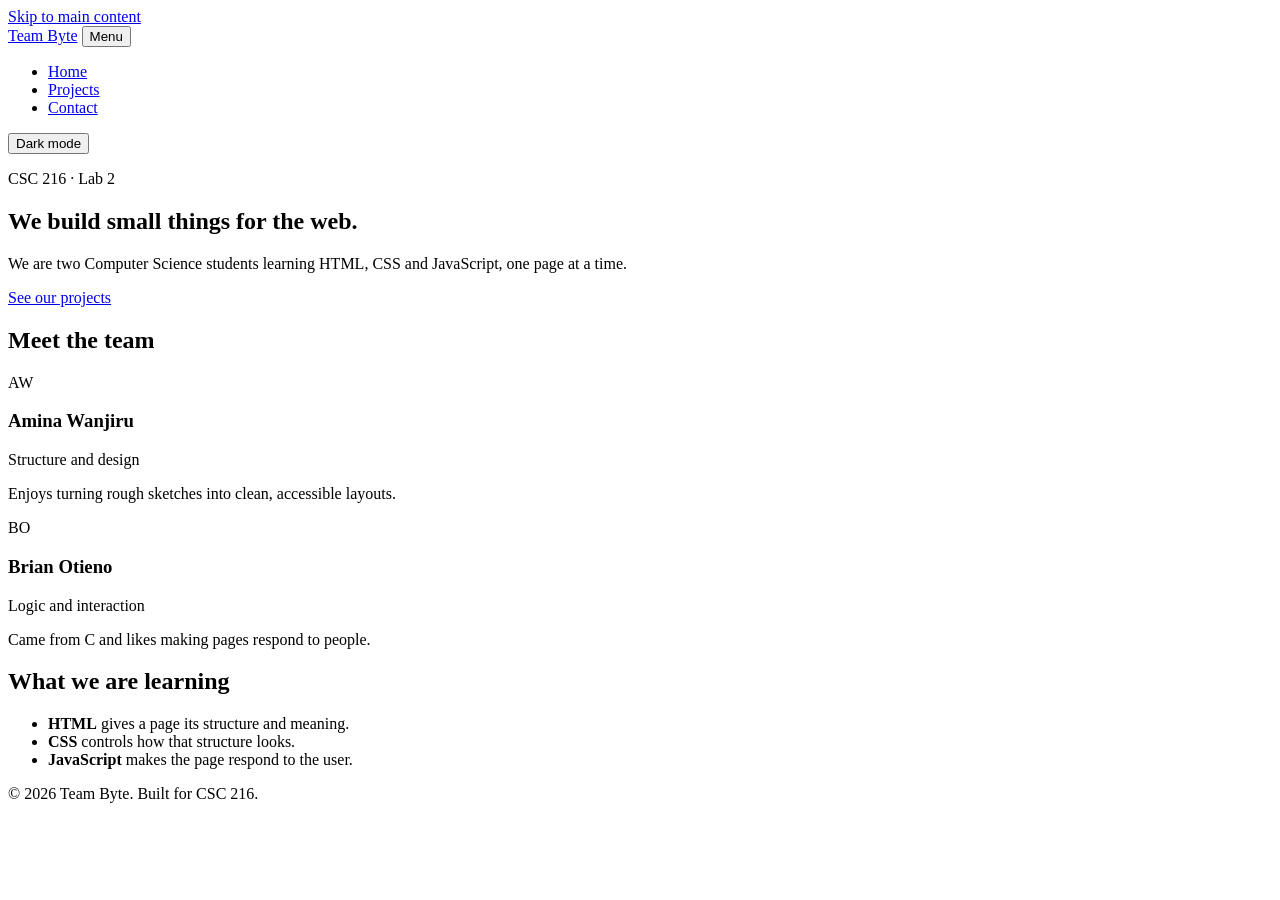
==== contact.html @ d6170d6a "Added the proper folder structure" ====
<!doctype html>
<html lang="en">
  <head>
    <meta charset="UTF-8" />
    <meta name="viewport" content="width=device-width, initial-scale=1.0" />
    <meta
      name="description"
      content="Team Byte: a CSC 216 web development pair."
    />
    <title>Home | Team Byte</title>
    <link rel="stylesheet" href="css/styles.css" />
    <script src="js/script.js" defer></script>
  </head>
  <body>
    <a class="skip-link" href="#main">Skip to main content</a>

    <header class="site-header">
      <div class="container header-inner">
        <a class="logo" href="index.html">Team Byte</a>
        <button
          class="nav-toggle"
          type="button"
          aria-expanded="false"
          aria-controls="site-nav"
        >
          Menu
        </button>
        <nav id="site-nav" class="site-nav" aria-label="Main">
          <ul>
            <li><a href="index.html" aria-current="page">Home</a></li>
            <li><a href="projects.html">Projects</a></li>
            <li><a href="contact.html">Contact</a></li>
          </ul>
        </nav>
        <button class="theme-toggle" type="button" aria-pressed="false">
          Dark mode
        </button>
      </div>
    </header>

    <main id="main">
      <section class="hero">
        <div class="container">
          <p class="eyebrow">CSC 216 · Lab 2</p>
          <h1>We build small things for the web.</h1>
          <p class="lead">
            We are two Computer Science students learning HTML, CSS and
            JavaScript, one page at a time.
          </p>
          <a class="button" href="projects.html">See our projects</a>
        </div>
      </section>

      <section class="container section" aria-labelledby="team-heading">
        <h2 id="team-heading">Meet the team</h2>
        <div class="team-grid">
          <article class="card">
            <div class="avatar" aria-hidden="true">AW</div>
            <h3>Amina Wanjiru</h3>
            <p class="role">Structure and design</p>
            <p>Enjoys turning rough sketches into clean, accessible layouts.</p>
          </article>
          <article class="card">
            <div class="avatar" aria-hidden="true">BO</div>
            <h3>Brian Otieno</h3>
            <p class="role">Logic and interaction</p>
            <p>Came from C and likes making pages respond to people.</p>
          </article>
        </div>
      </section>

      <section class="container section" aria-labelledby="learning-heading">
        <h2 id="learning-heading">What we are learning</h2>
        <ul class="skill-list">
          <li><strong>HTML</strong> gives a page its structure and meaning.</li>
          <li><strong>CSS</strong> controls how that structure looks.</li>
          <li>
            <strong>JavaScript</strong> makes the page respond to the user.
          </li>
        </ul>
      </section>
    </main>

    <footer class="site-footer">
      <div class="container">
        <p>© <span id="year">2026</span> Team Byte. Built for CSC 216.</p>
      </div>
    </footer>
  </body>
</html>
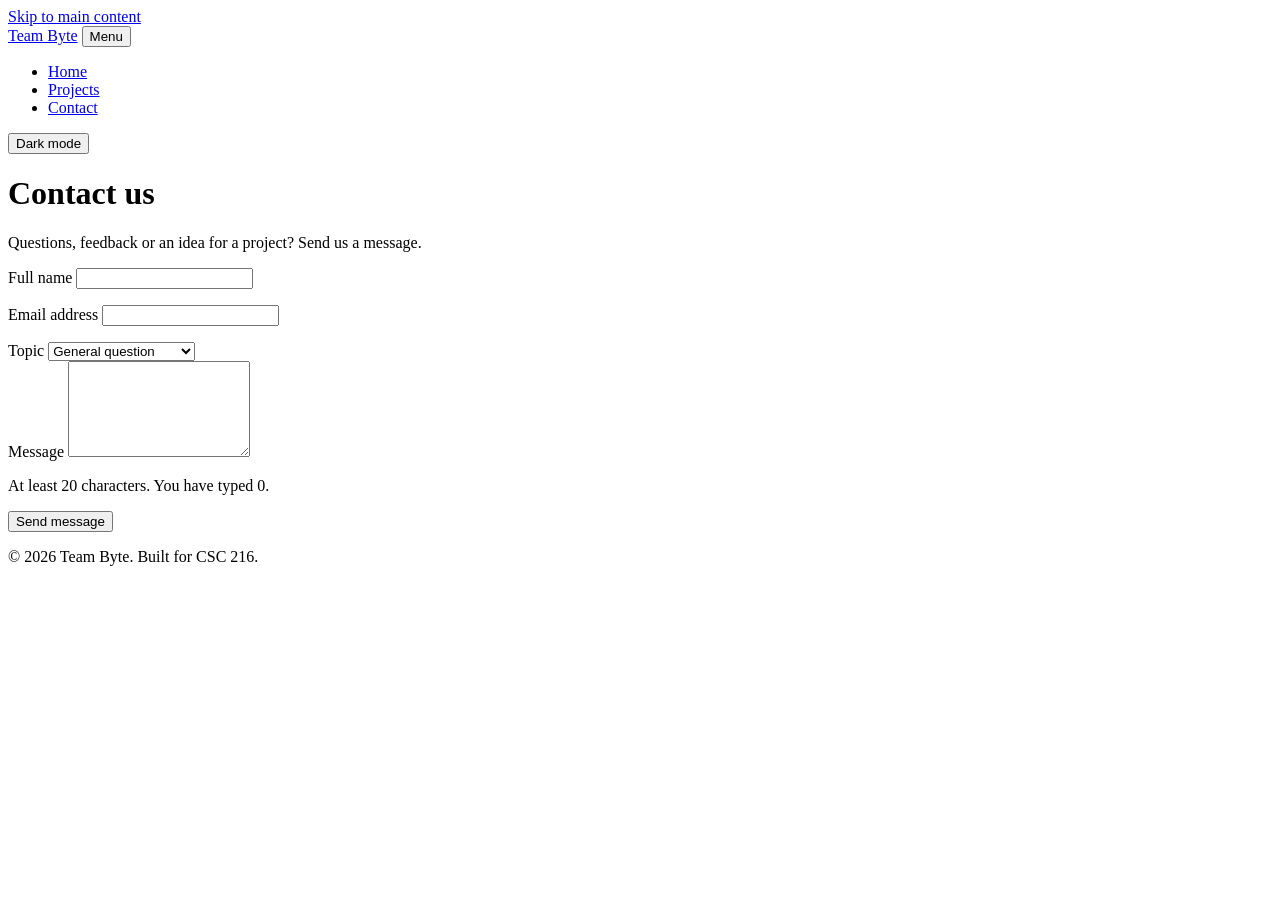
==== commit c8a1f704: "add projects and contact pages" ====
--- a/contact.html
+++ b/contact.html
@@ -3,11 +3,8 @@
   <head>
     <meta charset="UTF-8" />
     <meta name="viewport" content="width=device-width, initial-scale=1.0" />
-    <meta
-      name="description"
-      content="Team Byte: a CSC 216 web development pair."
-    />
-    <title>Home | Team Byte</title>
+    <meta name="description" content="Send a message to Team Byte." />
+    <title>Contact | Team Byte</title>
     <link rel="stylesheet" href="css/styles.css" />
     <script src="js/script.js" defer></script>
   </head>
@@ -27,9 +24,9 @@
         </button>
         <nav id="site-nav" class="site-nav" aria-label="Main">
           <ul>
-            <li><a href="index.html" aria-current="page">Home</a></li>
+            <li><a href="index.html">Home</a></li>
             <li><a href="projects.html">Projects</a></li>
-            <li><a href="contact.html">Contact</a></li>
+            <li><a href="contact.html" aria-current="page">Contact</a></li>
           </ul>
         </nav>
         <button class="theme-toggle" type="button" aria-pressed="false">
@@ -38,47 +35,70 @@
       </div>
     </header>
 
-    <main id="main">
-      <section class="hero">
-        <div class="container">
-          <p class="eyebrow">CSC 216 · Lab 2</p>
-          <h1>We build small things for the web.</h1>
-          <p class="lead">
-            We are two Computer Science students learning HTML, CSS and
-            JavaScript, one page at a time.
+    <main id="main" class="container">
+      <header class="page-header">
+        <h1>Contact us</h1>
+        <p class="lead">
+          Questions, feedback or an idea for a project? Send us a message.
+        </p>
+      </header>
+
+      <form id="contact-form" class="contact-form" novalidate>
+        <div class="field">
+          <label for="name">Full name</label>
+          <input
+            type="text"
+            id="name"
+            name="name"
+            autocomplete="name"
+            required
+            aria-describedby="name-error"
+          />
+          <p class="error" id="name-error"></p>
+        </div>
+
+        <div class="field">
+          <label for="email">Email address</label>
+          <input
+            type="email"
+            id="email"
+            name="email"
+            autocomplete="email"
+            required
+            aria-describedby="email-error"
+          />
+          <p class="error" id="email-error"></p>
+        </div>
+
+        <div class="field">
+          <label for="topic">Topic</label>
+          <select id="topic" name="topic">
+            <option value="general">General question</option>
+            <option value="collaboration">Collaboration</option>
+            <option value="feedback">Feedback on our site</option>
+          </select>
+        </div>
+
+        <div class="field">
+          <label for="message">Message</label>
+          <textarea
+            id="message"
+            name="message"
+            rows="6"
+            required
+            minlength="20"
+            aria-describedby="message-hint message-error"
+          ></textarea>
+          <p class="hint" id="message-hint">
+            At least 20 characters. You have typed
+            <span id="char-count">0</span>.
           </p>
-          <a class="button" href="projects.html">See our projects</a>
+          <p class="error" id="message-error"></p>
         </div>
-      </section>
 
-      <section class="container section" aria-labelledby="team-heading">
-        <h2 id="team-heading">Meet the team</h2>
-        <div class="team-grid">
-          <article class="card">
-            <div class="avatar" aria-hidden="true">AW</div>
-            <h3>Amina Wanjiru</h3>
-            <p class="role">Structure and design</p>
-            <p>Enjoys turning rough sketches into clean, accessible layouts.</p>
-          </article>
-          <article class="card">
-            <div class="avatar" aria-hidden="true">BO</div>
-            <h3>Brian Otieno</h3>
-            <p class="role">Logic and interaction</p>
-            <p>Came from C and likes making pages respond to people.</p>
-          </article>
-        </div>
-      </section>
-
-      <section class="container section" aria-labelledby="learning-heading">
-        <h2 id="learning-heading">What we are learning</h2>
-        <ul class="skill-list">
-          <li><strong>HTML</strong> gives a page its structure and meaning.</li>
-          <li><strong>CSS</strong> controls how that structure looks.</li>
-          <li>
-            <strong>JavaScript</strong> makes the page respond to the user.
-          </li>
-        </ul>
-      </section>
+        <button class="button" type="submit">Send message</button>
+        <p id="form-status" class="form-status" role="status"></p>
+      </form>
     </main>
 
     <footer class="site-footer">
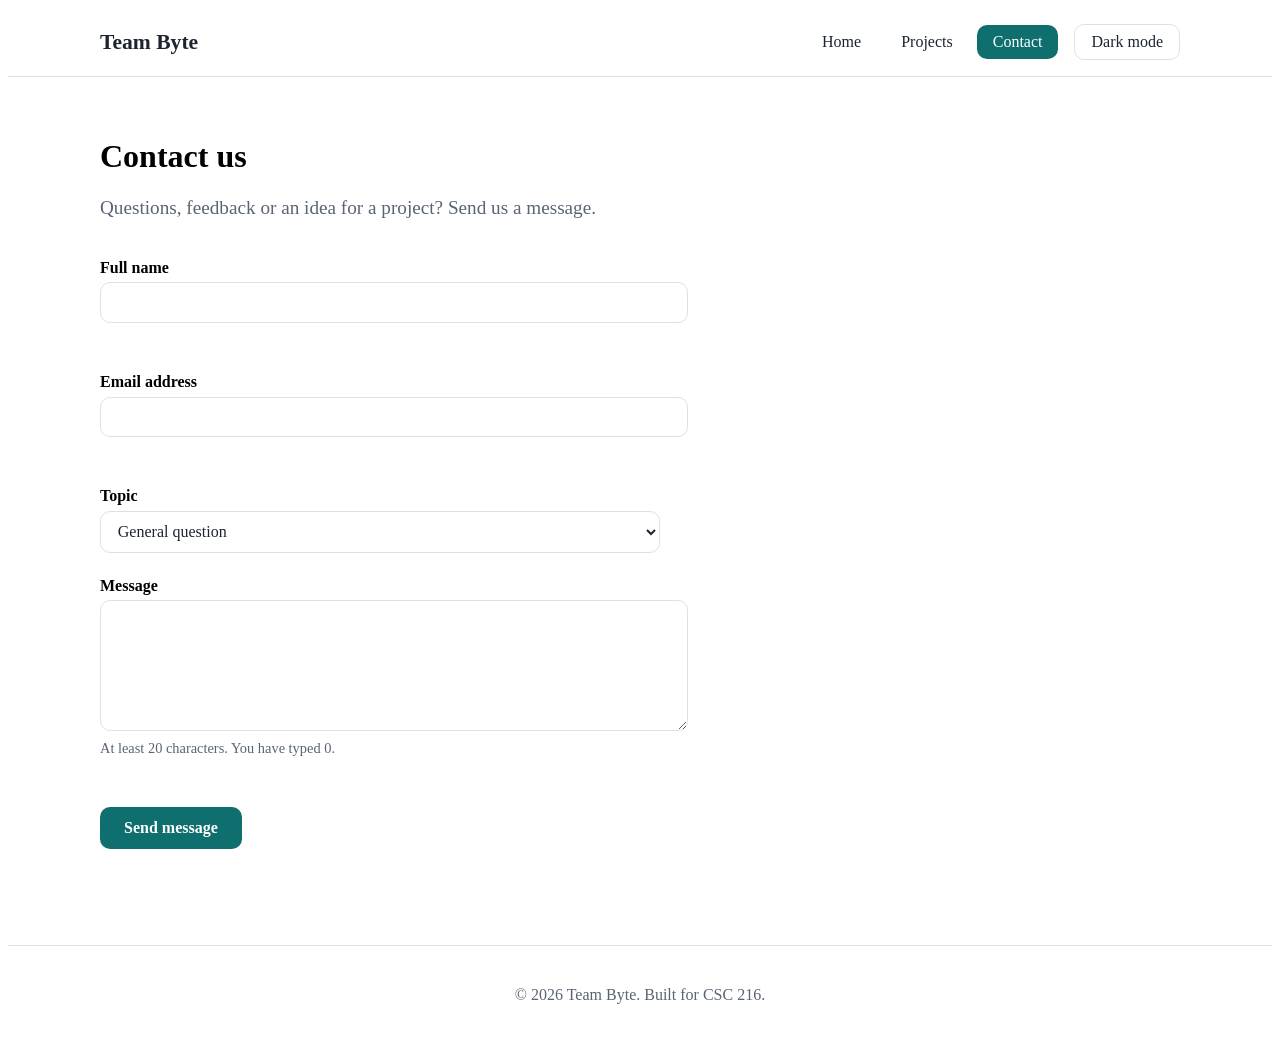
==== commit 8d0f3086: "style the site with a shared stylesheet" ====
--- a/contact.html
+++ b/contact.html
@@ -5,7 +5,7 @@
     <meta name="viewport" content="width=device-width, initial-scale=1.0" />
     <meta name="description" content="Send a message to Team Byte." />
     <title>Contact | Team Byte</title>
-    <link rel="stylesheet" href="css/styles.css" />
+    <link rel="stylesheet" href="css/style.css" />
     <script src="js/script.js" defer></script>
   </head>
   <body>
--- a/css/style.css
+++ b/css/style.css
@@ -0,0 +1,469 @@
+/* =====================================================
+   Team website stylesheet (CSC 216, Lab 2)
+   One file styles every page on the site.
+   ===================================================== */
+
+/* ---------- 1. Design tokens ---------- */
+:root {
+  --color-bg: #f6f7f4;
+  --color-surface: #ffffff;
+  --color-text: #1c2430;
+  --color-muted: #5a6474;
+  --color-primary: #0f6e6e;
+  --color-primary-dark: #0a5050;
+  --color-on-primary: #ffffff;
+  --color-border: #dde1e6;
+  --color-error: #b3261e;
+  --color-success: #1e7b3a;
+
+  --font-body: system-ui, -apple-system, "Segoe UI", Roboto, Arial, sans-serif;
+  --font-heading: Georgia, "Times New Roman", serif;
+
+  --space-1: 0.5rem;
+  --space-2: 1rem;
+  --space-3: 1.5rem;
+  --space-4: 2.5rem;
+  --space-5: 4rem;
+
+  --radius: 10px;
+  --max-width: 1080px;
+}
+
+body.dark {
+  --color-bg: #11161d;
+  --color-surface: #1a212b;
+  --color-text: #e7ebf0;
+  --color-muted: #a2abb9;
+  --color-primary: #4fc1c1;
+  --color-primary-dark: #83d8d8;
+  --color-on-primary: #0b1f1f;
+  --color-border: #2b3340;
+  --color-error: #ff8a80;
+  --color-success: #7ddc97;
+  color-scheme: dark;
+}
+
+/* =====================================================
+   Team website stylesheet (CSC 216, Lab 2)
+   One file styles every page on the site.
+   ===================================================== */
+
+/* ---------- 1. Design tokens ---------- */
+:root {
+  --color-bg: #f6f7f4;
+  --color-surface: #ffffff;
+  --color-text: #1c2430;
+  --color-muted: #5a6474;
+  --color-primary: #0f6e6e;
+  --color-primary-dark: #0a5050;
+  --color-on-primary: #ffffff;
+  --color-border: #dde1e6;
+  --color-error: #b3261e;
+  --color-success: #1e7b3a;
+
+  --font-body: system-ui, -apple-system, "Segoe UI", Roboto, Arial, sans-serif;
+  --font-heading: Georgia, "Times New Roman", serif;
+
+  --space-1: 0.5rem;
+  --space-2: 1rem;
+  --space-3: 1.5rem;
+  --space-4: 2.5rem;
+  --space-5: 4rem;
+
+  --radius: 10px;
+  --max-width: 1080px;
+}
+
+body.dark {
+  --color-bg: #11161d;
+  --color-surface: #1a212b;
+  --color-text: #e7ebf0;
+  --color-muted: #a2abb9;
+  --color-primary: #4fc1c1;
+  --color-primary-dark: #83d8d8;
+  --color-on-primary: #0b1f1f;
+  --color-border: #2b3340;
+  --color-error: #ff8a80;
+  --color-success: #7ddc97;
+  color-scheme: dark;
+}
+
+/* =====================================================
+   Team website stylesheet (CSC 216, Lab 2)
+   One file styles every page on the site.
+   ===================================================== */
+
+/* ---------- 1. Design tokens ---------- */
+:root {
+  --color-bg: #f6f7f4;
+  --color-surface: #ffffff;
+  --color-text: #1c2430;
+  --color-muted: #5a6474;
+  --color-primary: #0f6e6e;
+  --color-primary-dark: #0a5050;
+  --color-on-primary: #ffffff;
+  --color-border: #dde1e6;
+  --color-error: #b3261e;
+  --color-success: #1e7b3a;
+
+  --font-body: system-ui, -apple-system, "Segoe UI", Roboto, Arial, sans-serif;
+  --font-heading: Georgia, "Times New Roman", serif;
+
+  --space-1: 0.5rem;
+  --space-2: 1rem;
+  --space-3: 1.5rem;
+  --space-4: 2.5rem;
+  --space-5: 4rem;
+
+  --radius: 10px;
+  --max-width: 1080px;
+}
+
+body.dark {
+  --color-bg: #11161d;
+  --color-surface: #1a212b;
+  --color-text: #e7ebf0;
+  --color-muted: #a2abb9;
+  --color-primary: #4fc1c1;
+  --color-primary-dark: #83d8d8;
+  --color-on-primary: #0b1f1f;
+  --color-border: #2b3340;
+  --color-error: #ff8a80;
+  --color-success: #7ddc97;
+  color-scheme: dark;
+}
+
+/* ---------- 3. Layout helpers ---------- */
+.container {
+  width: 100%;
+  max-width: var(--max-width);
+  margin-inline: auto;
+  padding-inline: var(--space-2);
+}
+
+.section {
+  padding-block: var(--space-4);
+}
+
+.skip-link {
+  position: absolute;
+  top: -4rem;
+  left: var(--space-2);
+  z-index: 100;
+  padding: var(--space-1) var(--space-2);
+  border-radius: var(--radius);
+  background-color: var(--color-primary);
+  color: var(--color-on-primary);
+}
+
+.skip-link:focus {
+  top: var(--space-2);
+}
+
+/* ---------- 4. Header and navigation ---------- */
+.site-header {
+  position: sticky;
+  top: 0;
+  z-index: 10;
+  background-color: var(--color-surface);
+  border-bottom: 1px solid var(--color-border);
+}
+
+.header-inner {
+  display: flex;
+  flex-wrap: wrap;
+  align-items: center;
+  gap: var(--space-2);
+  padding-block: var(--space-2);
+}
+
+.logo {
+  margin-right: auto;
+  font-family: var(--font-heading);
+  font-size: 1.35rem;
+  font-weight: 700;
+  color: var(--color-text);
+  text-decoration: none;
+}
+
+.site-nav ul {
+  display: flex;
+  gap: var(--space-1);
+  margin: 0;
+  padding: 0;
+  list-style: none;
+}
+
+.site-nav a {
+  display: block;
+  padding: var(--space-1) var(--space-2);
+  border-radius: var(--radius);
+  color: var(--color-text);
+  font-weight: 500;
+  text-decoration: none;
+}
+
+.site-nav a:hover {
+  background-color: var(--color-bg);
+}
+
+.site-nav a[aria-current="page"] {
+  background-color: var(--color-primary);
+  color: var(--color-on-primary);
+}
+
+.nav-toggle,
+.theme-toggle {
+  padding: var(--space-1) var(--space-2);
+  border: 1px solid var(--color-border);
+  border-radius: var(--radius);
+  background-color: transparent;
+  color: var(--color-text);
+  font: inherit;
+  cursor: pointer;
+}
+
+.theme-toggle[aria-pressed="true"] {
+  border-color: var(--color-primary);
+  color: var(--color-primary);
+}
+
+.nav-toggle {
+  display: none;
+}
+
+/* ---------- 5. Buttons and hero ---------- */
+.button {
+  display: inline-block;
+  padding: 0.75rem 1.5rem;
+  border: none;
+  border-radius: var(--radius);
+  background-color: var(--color-primary);
+  color: var(--color-on-primary);
+  font: inherit;
+  font-weight: 600;
+  text-decoration: none;
+  cursor: pointer;
+  transition:
+    background-color 0.2s ease,
+    transform 0.2s ease;
+}
+
+.button:hover {
+  background-color: var(--color-primary-dark);
+  color: var(--color-on-primary);
+  transform: translateY(-2px);
+}
+
+.hero {
+  padding-block: var(--space-5);
+  background: linear-gradient(135deg, var(--color-surface), var(--color-bg));
+  border-bottom: 1px solid var(--color-border);
+}
+
+.hero h1 {
+  max-width: 18ch;
+  font-size: clamp(2rem, 5vw, 3.25rem);
+}
+
+.eyebrow {
+  margin-bottom: var(--space-1);
+  color: var(--color-primary);
+  font-size: 0.8rem;
+  font-weight: 700;
+  letter-spacing: 0.12em;
+  text-transform: uppercase;
+}
+
+.lead {
+  max-width: 55ch;
+  margin-bottom: var(--space-3);
+  color: var(--color-muted);
+  font-size: 1.2rem;
+}
+
+.page-header {
+  padding-block: var(--space-4) var(--space-2);
+}
+
+/* ---------- 6. Cards and grids ---------- */
+.team-grid,
+.project-grid {
+  display: grid;
+  grid-template-columns: repeat(auto-fit, minmax(260px, 1fr));
+  gap: var(--space-3);
+}
+
+.card {
+  padding: var(--space-3);
+  border: 1px solid var(--color-border);
+  border-radius: var(--radius);
+  background-color: var(--color-surface);
+}
+
+.avatar {
+  display: grid;
+  place-items: center;
+  width: 64px;
+  height: 64px;
+  margin-bottom: var(--space-2);
+  border-radius: 50%;
+  background-color: var(--color-primary);
+  color: var(--color-on-primary);
+  font-size: 1.25rem;
+  font-weight: 700;
+}
+
+.role {
+  color: var(--color-primary);
+  font-weight: 600;
+}
+
+.skill-list {
+  padding-left: 1.25rem;
+}
+
+.skill-list li {
+  margin-bottom: var(--space-1);
+}
+
+/* ---------- 7. Projects page ---------- */
+.filters {
+  display: flex;
+  flex-wrap: wrap;
+  gap: var(--space-1);
+  margin-bottom: var(--space-2);
+}
+
+.filter-btn {
+  padding: 0.4rem 1rem;
+  border: 1px solid var(--color-border);
+  border-radius: 999px;
+  background-color: var(--color-surface);
+  color: var(--color-text);
+  font: inherit;
+  cursor: pointer;
+}
+
+.filter-btn[aria-pressed="true"] {
+  border-color: var(--color-primary);
+  background-color: var(--color-primary);
+  color: var(--color-on-primary);
+}
+
+.project-count {
+  color: var(--color-muted);
+}
+
+.tag {
+  display: inline-block;
+  margin-bottom: var(--space-1);
+  color: var(--color-primary);
+  font-size: 0.75rem;
+  font-weight: 700;
+  letter-spacing: 0.06em;
+  text-transform: uppercase;
+}
+
+/* ---------- 8. Contact form ---------- */
+.contact-form {
+  max-width: 560px;
+  padding-bottom: var(--space-4);
+}
+
+.field {
+  margin-bottom: var(--space-3);
+}
+
+label {
+  display: block;
+  margin-bottom: 0.35rem;
+  font-weight: 600;
+}
+
+input,
+select,
+textarea {
+  width: 100%;
+  padding: 0.65rem 0.8rem;
+  border: 1px solid var(--color-border);
+  border-radius: var(--radius);
+  background-color: var(--color-surface);
+  color: var(--color-text);
+  font: inherit;
+}
+
+input:focus,
+select:focus,
+textarea:focus {
+  border-color: var(--color-primary);
+}
+
+input[aria-invalid="true"],
+textarea[aria-invalid="true"] {
+  border-color: var(--color-error);
+}
+
+.hint,
+.error {
+  margin: 0.35rem 0 0;
+  font-size: 0.9rem;
+}
+
+.hint {
+  color: var(--color-muted);
+}
+
+.error {
+  min-height: 1.4em;
+  color: var(--color-error);
+}
+
+.form-status {
+  margin-top: var(--space-2);
+  color: var(--color-success);
+  font-weight: 600;
+}
+
+/* ---------- 9. Footer ---------- */
+.site-footer {
+  margin-top: var(--space-4);
+  padding-block: var(--space-3);
+  border-top: 1px solid var(--color-border);
+  color: var(--color-muted);
+  text-align: center;
+}
+
+/* ---------- 10. Small screens ---------- */
+@media (max-width: 700px) {
+  .nav-toggle {
+    display: inline-block;
+  }
+
+  .site-nav {
+    display: none;
+    order: 3;
+    width: 100%;
+  }
+
+  .site-nav.open {
+    display: block;
+  }
+
+  .site-nav ul {
+    flex-direction: column;
+  }
+
+  .section {
+    padding-block: var(--space-3);
+  }
+}
+
+/* ---------- 11. Respect reduced-motion preferences ---------- */
+@media (prefers-reduced-motion: reduce) {
+  *,
+  *::before,
+  *::after {
+    transition: none !important;
+  }
+}
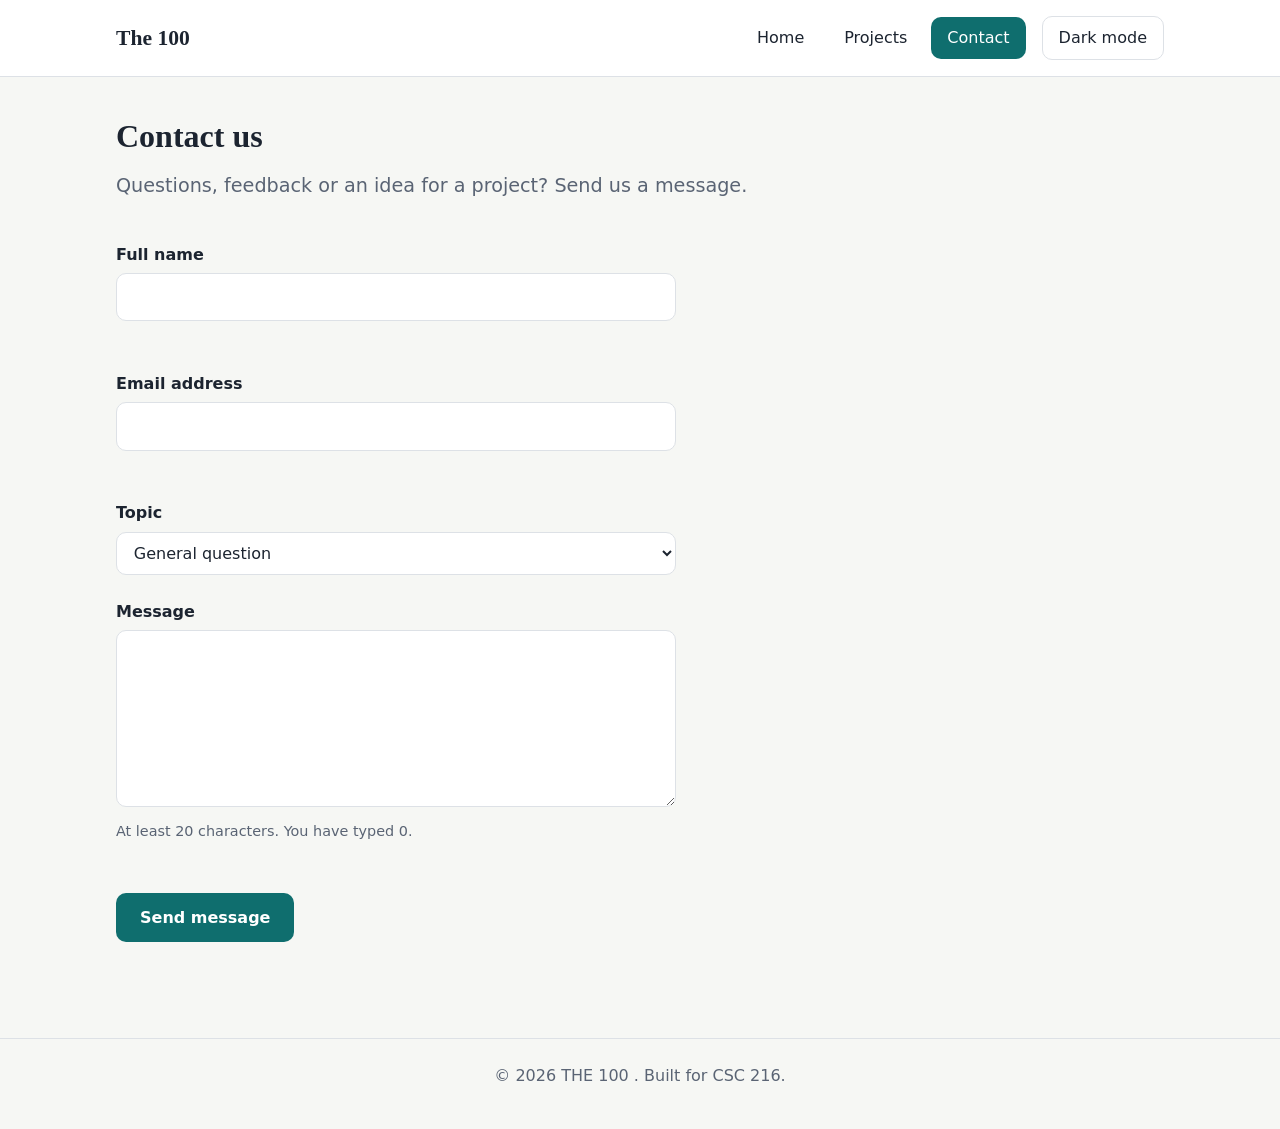
==== commit 4d80aada: "chage of team names" ====
--- a/contact.html
+++ b/contact.html
@@ -3,8 +3,8 @@
   <head>
     <meta charset="UTF-8" />
     <meta name="viewport" content="width=device-width, initial-scale=1.0" />
-    <meta name="description" content="Send a message to Team Byte." />
-    <title>Contact | Team Byte</title>
+    <meta name="description" content="Send a message to The 100." />
+    <title>Contact | The 100</title>
     <link rel="stylesheet" href="css/style.css" />
     <script src="js/script.js" defer></script>
   </head>
@@ -13,7 +13,7 @@
 
     <header class="site-header">
       <div class="container header-inner">
-        <a class="logo" href="index.html">Team Byte</a>
+        <a class="logo" href="index.html">The 100</a>
         <button
           class="nav-toggle"
           type="button"
@@ -103,7 +103,7 @@
 
     <footer class="site-footer">
       <div class="container">
-        <p>© <span id="year">2026</span> Team Byte. Built for CSC 216.</p>
+        <p>© <span id="year">2026</span> THE 100 . Built for CSC 216.</p>
       </div>
     </footer>
   </body>
--- a/css/style.css
+++ b/css/style.css
@@ -43,94 +43,53 @@
   color-scheme: dark;
 }
 
-/* =====================================================
-   Team website stylesheet (CSC 216, Lab 2)
-   One file styles every page on the site.
-   ===================================================== */
-
-/* ---------- 1. Design tokens ---------- */
-:root {
-  --color-bg: #f6f7f4;
-  --color-surface: #ffffff;
-  --color-text: #1c2430;
-  --color-muted: #5a6474;
-  --color-primary: #0f6e6e;
-  --color-primary-dark: #0a5050;
-  --color-on-primary: #ffffff;
-  --color-border: #dde1e6;
-  --color-error: #b3261e;
-  --color-success: #1e7b3a;
-
-  --font-body: system-ui, -apple-system, "Segoe UI", Roboto, Arial, sans-serif;
-  --font-heading: Georgia, "Times New Roman", serif;
-
-  --space-1: 0.5rem;
-  --space-2: 1rem;
-  --space-3: 1.5rem;
-  --space-4: 2.5rem;
-  --space-5: 4rem;
-
-  --radius: 10px;
-  --max-width: 1080px;
-}
-
-body.dark {
-  --color-bg: #11161d;
-  --color-surface: #1a212b;
-  --color-text: #e7ebf0;
-  --color-muted: #a2abb9;
-  --color-primary: #4fc1c1;
-  --color-primary-dark: #83d8d8;
-  --color-on-primary: #0b1f1f;
-  --color-border: #2b3340;
-  --color-error: #ff8a80;
-  --color-success: #7ddc97;
-  color-scheme: dark;
-}
-
-/* =====================================================
-   Team website stylesheet (CSC 216, Lab 2)
-   One file styles every page on the site.
-   ===================================================== */
-
-/* ---------- 1. Design tokens ---------- */
-:root {
-  --color-bg: #f6f7f4;
-  --color-surface: #ffffff;
-  --color-text: #1c2430;
-  --color-muted: #5a6474;
-  --color-primary: #0f6e6e;
-  --color-primary-dark: #0a5050;
-  --color-on-primary: #ffffff;
-  --color-border: #dde1e6;
-  --color-error: #b3261e;
-  --color-success: #1e7b3a;
-
-  --font-body: system-ui, -apple-system, "Segoe UI", Roboto, Arial, sans-serif;
-  --font-heading: Georgia, "Times New Roman", serif;
-
-  --space-1: 0.5rem;
-  --space-2: 1rem;
-  --space-3: 1.5rem;
-  --space-4: 2.5rem;
-  --space-5: 4rem;
-
-  --radius: 10px;
-  --max-width: 1080px;
-}
-
-body.dark {
-  --color-bg: #11161d;
-  --color-surface: #1a212b;
-  --color-text: #e7ebf0;
-  --color-muted: #a2abb9;
-  --color-primary: #4fc1c1;
-  --color-primary-dark: #83d8d8;
-  --color-on-primary: #0b1f1f;
-  --color-border: #2b3340;
-  --color-error: #ff8a80;
-  --color-success: #7ddc97;
-  color-scheme: dark;
+/* ---------- 2. Base and reset ---------- */
+*,
+*::before,
+*::after {
+  box-sizing: border-box;
+}
+
+body {
+  margin: 0;
+  font-family: var(--font-body);
+  font-size: 1rem;
+  line-height: 1.6;
+  color: var(--color-text);
+  background-color: var(--color-bg);
+  transition:
+    background-color 0.3s ease,
+    color 0.3s ease;
+}
+
+h1,
+h2,
+h3 {
+  font-family: var(--font-heading);
+  line-height: 1.2;
+  margin: 0 0 var(--space-2);
+}
+
+p {
+  margin: 0 0 var(--space-2);
+}
+
+a {
+  color: var(--color-primary);
+}
+
+a:hover {
+  color: var(--color-primary-dark);
+}
+
+img {
+  max-width: 100%;
+  display: block;
+}
+
+:focus-visible {
+  outline: 3px solid var(--color-primary);
+  outline-offset: 3px;
 }
 
 /* ---------- 3. Layout helpers ---------- */
